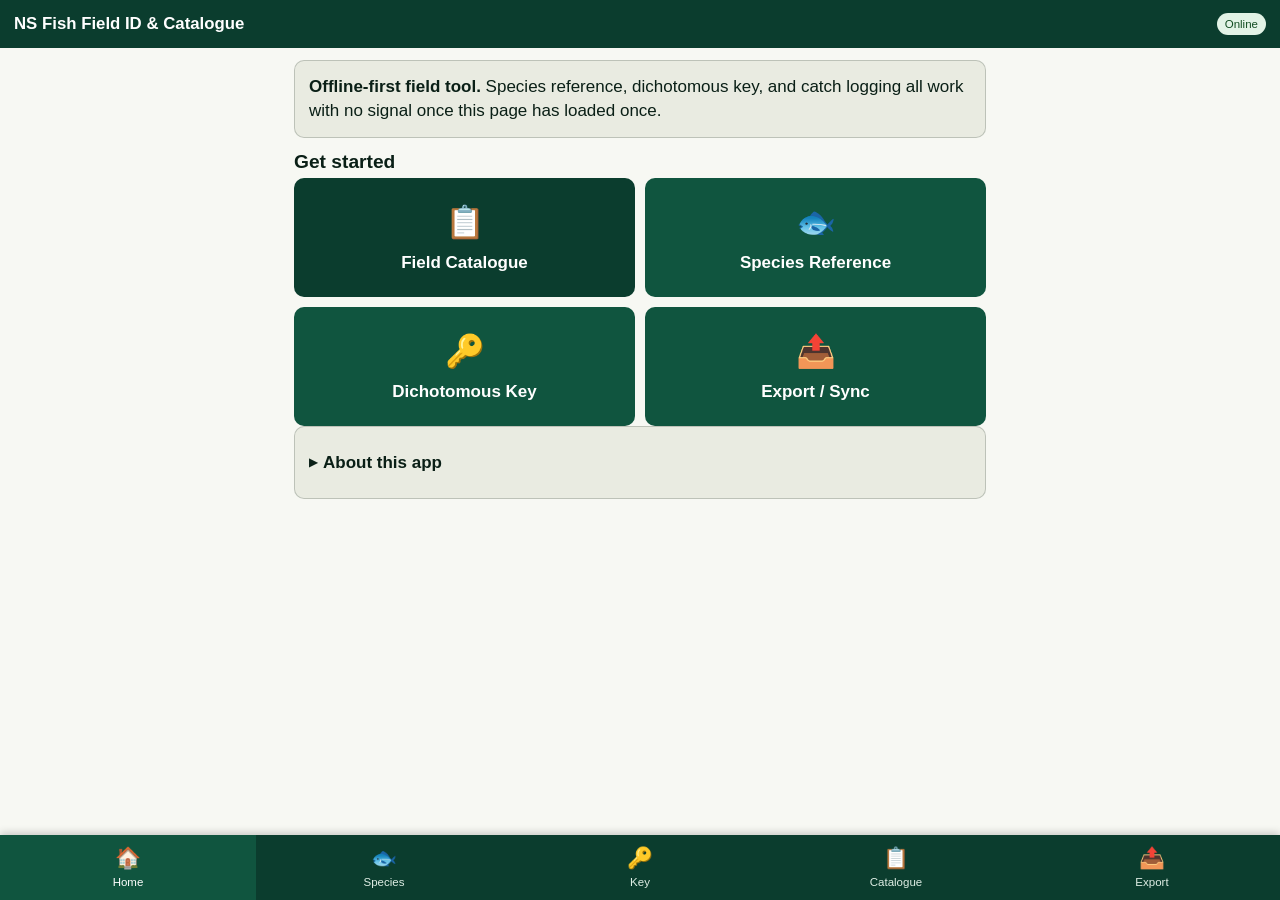
==== index.html @ f7591bde "Add Nova Scotia Fish Field ID & Catalogue PWA Offline-first PWA with a filterable species reference " ====
<!doctype html>
<html lang="en">
<head>
<meta charset="utf-8">
<meta name="viewport" content="width=device-width, initial-scale=1, viewport-fit=cover">
<title>NS Fish Field ID &amp; Catalogue</title>
<link rel="manifest" href="./manifest.json">
<meta name="theme-color" content="#0b3d2e">
<link rel="icon" href="./icons/icon.svg" type="image/svg+xml">
<link rel="apple-touch-icon" href="./icons/icon.svg">
<link rel="stylesheet" href="./css/styles.css">
</head>
<body>
<header class="app-header">
  <h1>NS Fish Field ID &amp; Catalogue</h1>
  <span class="offline-pill" data-offline-pill>Online</span>
</header>

<main class="page">
  <div class="card">
    <strong>Offline-first field tool.</strong> Species reference, dichotomous key, and catch logging all work with no signal once this page has loaded once.
  </div>

  <h2>Get started</h2>
  <div class="grid-tiles">
    <a class="tile" href="catalogue.html"><span class="ic">📋</span>Field Catalogue</a>
    <a class="tile secondary" href="species.html"><span class="ic">🐟</span>Species Reference</a>
    <a class="tile secondary" href="key.html"><span class="ic">🔑</span>Dichotomous Key</a>
    <a class="tile secondary" href="export.html"><span class="ic">📤</span>Export / Sync</a>
  </div>

  <div class="card" id="resume-card" hidden>
    <h3>Continue last survey</h3>
    <p id="resume-text" class="field-hint"></p>
    <a class="btn" id="resume-link" href="catalogue.html">Resume</a>
  </div>

  <details class="section-collapsible card">
    <summary>About this app</summary>
    <p>Built for field use during Nova Scotia fish habitat studies. The species reference tool and dichotomous key are for morphological identification only &mdash; there is no camera-based or ML photo identification in this version. If a catch can't be confidently identified in the field, log it as <em>unidentified &mdash; see key</em> and photograph it for follow-up.</p>
    <p>Species diagnostic data is sourced from FishBase, DFO, GBIF, ACCDC, and NS government/peer-reviewed references. See <a href="./README.md">README</a> for full citations and known data gaps.</p>
  </details>
</main>

<nav class="bottom-nav">
  <a href="index.html"><span class="ic">🏠</span>Home</a>
  <a href="species.html"><span class="ic">🐟</span>Species</a>
  <a href="key.html"><span class="ic">🔑</span>Key</a>
  <a href="catalogue.html"><span class="ic">📋</span>Catalogue</a>
  <a href="export.html"><span class="ic">📤</span>Export</a>
</nav>

<script type="module">
  import { initHeaderNav } from './js/app.js';
  import { FisherDB } from './js/db.js';
  initHeaderNav();
  FisherDB.seedReferenceData().catch((e) => console.warn('Reference data seed failed (will retry from cache)', e));
  FisherDB.listSurveys().then((surveys) => {
    if (!surveys.length) return;
    const s = surveys[0];
    document.getElementById('resume-card').hidden = false;
    document.getElementById('resume-text').textContent =
      `${s.siteId || 'Unnamed site'} — ${s.dateTime ? s.dateTime.replace('T', ' ') : ''}`;
    document.getElementById('resume-link').href = `catalogue.html?survey=${encodeURIComponent(s.id)}`;
  }).catch(() => {});
</script>
</body>
</html>
---- css/styles.css ----
/* Nova Scotia Fish Field ID & Catalogue — shared styles.
   High-contrast, large tap targets, one-handed phone use, sunlight-readable. */

:root {
  --ink: #0a1f16;
  --paper: #f7f8f3;
  --paper-dim: #e9ebe1;
  --green-700: #0b3d2e;
  --green-600: #10553f;
  --green-500: #157a55;
  --accent: #c9531a;
  --accent-ink: #ffffff;
  --line: #0a1f1633;
  --danger: #a3231a;
  --warn-bg: #fff3cd;
  --warn-ink: #5c4400;
  --ok-bg: #e2f3e6;
  --focus: #ffcf3f;
  --radius: 10px;
  --tap: 48px;
  --safe-bottom: env(safe-area-inset-bottom, 0px);
}

@media (prefers-color-scheme: dark) {
  :root {
    --ink: #eef2ec;
    --paper: #10160f;
    --paper-dim: #182018;
    --green-700: #123d2c;
    --green-600: #1c6b4c;
    --green-500: #2c9166;
    --accent: #e9793f;
    --accent-ink: #10160f;
    --line: #eef2ec33;
    --warn-bg: #4a3b0d;
    --warn-ink: #ffe08a;
    --ok-bg: #17321f;
  }
}

:root[data-theme="dark"] {
  --ink: #eef2ec; --paper: #10160f; --paper-dim: #182018;
  --green-700: #123d2c; --green-600: #1c6b4c; --green-500: #2c9166;
  --accent: #e9793f; --accent-ink: #10160f; --line: #eef2ec33;
  --warn-bg: #4a3b0d; --warn-ink: #ffe08a; --ok-bg: #17321f;
}
:root[data-theme="light"] {
  --ink: #0a1f16; --paper: #f7f8f3; --paper-dim: #e9ebe1;
  --green-700: #0b3d2e; --green-600: #10553f; --green-500: #157a55;
  --accent: #c9531a; --accent-ink: #ffffff; --line: #0a1f1633;
  --warn-bg: #fff3cd; --warn-ink: #5c4400; --ok-bg: #e2f3e6;
}

* { box-sizing: border-box; }
html, body { margin: 0; padding: 0; }
body {
  background: var(--paper);
  color: var(--ink);
  font-family: -apple-system, BlinkMacSystemFont, "Segoe UI", Roboto, Helvetica, Arial, sans-serif;
  font-size: 17px;
  line-height: 1.4;
  -webkit-text-size-adjust: 100%;
  padding-bottom: calc(64px + var(--safe-bottom));
  min-height: 100vh;
  overflow-x: hidden;
}

a { color: var(--green-600); }
:root[data-theme="dark"] a, @media (prefers-color-scheme: dark) { }

h1, h2, h3 { line-height: 1.2; margin: 0.4em 0 0.3em; }
h1 { font-size: 1.5rem; }
h2 { font-size: 1.2rem; }
h3 { font-size: 1.05rem; }

button, input, select, textarea { font-family: inherit; font-size: 1rem; }

/* ---------- App header ---------- */
.app-header {
  background: var(--green-700);
  color: #fff;
  padding: 10px 14px;
  display: flex;
  align-items: center;
  gap: 10px;
  position: sticky;
  top: 0;
  z-index: 20;
  min-height: var(--tap);
}
.app-header .back-btn {
  background: transparent;
  border: none;
  color: #fff;
  font-size: 1.4rem;
  padding: 4px 8px;
  min-width: var(--tap);
  min-height: var(--tap);
  cursor: pointer;
}
.app-header h1 {
  font-size: 1.05rem;
  margin: 0;
  flex: 1;
  overflow: hidden;
  text-overflow: ellipsis;
  white-space: nowrap;
}
.app-header .offline-pill {
  font-size: 0.72rem;
  padding: 3px 8px;
  border-radius: 999px;
  background: #ffffff22;
  white-space: nowrap;
}
.offline-pill.online { background: var(--ok-bg); color: #124d22; }
.offline-pill.offline { background: var(--warn-bg); color: var(--warn-ink); }

/* ---------- Bottom nav ---------- */
.bottom-nav {
  position: fixed;
  left: 0; right: 0; bottom: 0;
  display: flex;
  background: var(--green-700);
  padding-bottom: var(--safe-bottom);
  z-index: 20;
  box-shadow: 0 -2px 8px #00000033;
}
.bottom-nav a {
  flex: 1;
  text-align: center;
  color: #dfeee5;
  text-decoration: none;
  padding: 8px 2px 10px;
  font-size: 0.72rem;
  min-height: var(--tap);
  display: flex;
  flex-direction: column;
  align-items: center;
  justify-content: center;
  gap: 2px;
}
.bottom-nav a .ic { font-size: 1.3rem; }
.bottom-nav a.active { color: #fff; background: var(--green-600); }

/* ---------- Layout helpers ---------- */
.page { padding: 12px 14px 24px; max-width: 720px; margin: 0 auto; }
.card {
  background: var(--paper-dim);
  border: 1px solid var(--line);
  border-radius: var(--radius);
  padding: 14px;
  margin-bottom: 12px;
}
.grid-tiles {
  display: grid;
  grid-template-columns: 1fr 1fr;
  gap: 10px;
}
.tile {
  display: flex;
  flex-direction: column;
  align-items: center;
  justify-content: center;
  gap: 6px;
  background: var(--green-700);
  color: #fff;
  border-radius: var(--radius);
  padding: 22px 10px;
  text-decoration: none;
  min-height: 96px;
  text-align: center;
  font-weight: 600;
}
.tile .ic { font-size: 2rem; }
.tile.secondary { background: var(--green-600); }

/* ---------- Forms ---------- */
label { display: block; font-weight: 600; margin: 14px 0 4px; font-size: 0.92rem; }
label .req { color: var(--danger); }
.field-hint { font-size: 0.78rem; opacity: 0.75; margin-top: 2px; }
input[type="text"], input[type="number"], input[type="datetime-local"],
input[type="date"], input[type="time"], select, textarea {
  width: 100%;
  min-height: var(--tap);
  padding: 10px 12px;
  border: 1px solid var(--line);
  border-radius: var(--radius);
  background: var(--paper);
  color: var(--ink);
}
textarea { min-height: 72px; resize: vertical; }
input:focus, select:focus, textarea:focus, button:focus-visible {
  outline: 3px solid var(--focus);
  outline-offset: 1px;
}
fieldset { border: 1px solid var(--line); border-radius: var(--radius); margin: 14px 0; padding: 10px 12px 14px; }
legend { font-weight: 700; padding: 0 4px; }

.btn {
  display: inline-flex;
  align-items: center;
  justify-content: center;
  gap: 6px;
  min-height: var(--tap);
  padding: 10px 18px;
  border-radius: var(--radius);
  border: none;
  background: var(--green-600);
  color: #fff;
  font-weight: 700;
  cursor: pointer;
  width: 100%;
  margin-top: 8px;
}
.btn.btn-accent { background: var(--accent); color: var(--accent-ink); }
.btn.btn-outline { background: transparent; color: var(--green-600); border: 2px solid var(--green-600); }
.btn.btn-danger { background: var(--danger); color: #fff; }
.btn.btn-sm { width: auto; min-height: 40px; padding: 6px 14px; font-size: 0.9rem; margin-top: 0; }
.btn:disabled { opacity: 0.5; cursor: not-allowed; }

.identify-row {
  display: flex;
  gap: 8px;
  align-items: stretch;
}
.identify-row select { flex: 1; }
.identify-btn {
  flex: 0 0 auto;
  min-width: var(--tap);
  background: var(--accent);
  color: var(--accent-ink);
  border: none;
  border-radius: var(--radius);
  font-weight: 700;
  font-size: 0.85rem;
  padding: 0 12px;
}

.chip-group { display: flex; flex-wrap: wrap; gap: 6px; margin-top: 4px; }
.chip {
  border: 1.5px solid var(--green-600);
  color: var(--green-600);
  background: transparent;
  border-radius: 999px;
  padding: 6px 12px;
  font-size: 0.85rem;
  cursor: pointer;
  min-height: 38px;
}
.chip.selected { background: var(--green-600); color: #fff; }
.chip.flag-danger.selected { background: var(--danger); border-color: var(--danger); }

.flag-note {
  background: var(--warn-bg);
  color: var(--warn-ink);
  border-radius: var(--radius);
  padding: 8px 10px;
  font-size: 0.85rem;
  margin: 8px 0;
}

/* ---------- Species list & cards ---------- */
.filter-bar { display: flex; flex-wrap: wrap; gap: 8px; margin-bottom: 12px; }
.filter-bar select { flex: 1 1 140px; min-height: 42px; }
.search-box { width: 100%; margin-bottom: 10px; }

.species-card {
  display: flex;
  gap: 10px;
  align-items: center;
  background: var(--paper-dim);
  border: 1px solid var(--line);
  border-radius: var(--radius);
  padding: 10px;
  margin-bottom: 8px;
  cursor: pointer;
  text-align: left;
  width: 100%;
}
.species-thumb {
  width: 56px; height: 56px;
  flex: 0 0 auto;
  border-radius: 8px;
  background: var(--green-700);
  color: #fff;
  display: flex; align-items: center; justify-content: center;
  font-size: 1.5rem;
  overflow: hidden;
}
.species-thumb img { width: 100%; height: 100%; object-fit: cover; }
.species-card .names { flex: 1; min-width: 0; }
.species-card .common { font-weight: 700; }
.species-card .sci { font-style: italic; font-size: 0.85rem; opacity: 0.8; }
.badge-row { display: flex; gap: 5px; flex-wrap: wrap; margin-top: 4px; }
.badge { font-size: 0.68rem; padding: 2px 7px; border-radius: 999px; background: var(--green-700); color: #fff; }
.badge.native { background: var(--ok-bg); color: #124d22; }
.badge.non-native { background: var(--warn-bg); color: var(--warn-ink); }
.badge.srank { background: var(--paper); color: var(--ink); border: 1px solid var(--line); }

.placeholder-img {
  width: 100%; aspect-ratio: 4/3; border-radius: var(--radius);
  background: repeating-linear-gradient(45deg, var(--paper-dim), var(--paper-dim) 10px, var(--paper) 10px, var(--paper) 20px);
  display: flex; align-items: center; justify-content: center;
  color: var(--ink); opacity: 0.7; font-size: 0.85rem; text-align: center; padding: 10px;
}
.img-credit { font-size: 0.7rem; opacity: 0.7; margin-top: 3px; }

.stage-tabs { display: flex; gap: 6px; overflow-x: auto; margin: 10px 0; }
.stage-tabs button {
  flex: 0 0 auto; padding: 6px 12px; border-radius: 999px; border: 1.5px solid var(--green-600);
  background: transparent; color: var(--green-600); min-height: 38px;
}
.stage-tabs button.active { background: var(--green-600); color: #fff; }

/* ---------- Dichotomous key ---------- */
.key-couplet { }
.key-option {
  display: block;
  width: 100%;
  text-align: left;
  background: var(--paper-dim);
  border: 1.5px solid var(--green-600);
  border-radius: var(--radius);
  padding: 12px;
  margin-bottom: 10px;
  min-height: var(--tap);
}
.key-option:active { background: var(--green-600); color: #fff; }
.key-breadcrumb { font-size: 0.8rem; opacity: 0.75; margin-bottom: 8px; }
.key-breadcrumb button { background: none; border: none; color: var(--green-600); text-decoration: underline; padding: 4px; }
.key-result-card { text-align: center; }
.lookalike-box { background: var(--paper); border: 1px dashed var(--line); border-radius: var(--radius); padding: 10px; margin-top: 10px; text-align: left; }

/* ---------- Modal (Identify panel) ---------- */
.modal-overlay {
  position: fixed; inset: 0; background: #00000066; z-index: 50;
  display: flex; align-items: flex-end;
}
.modal-overlay[hidden] { display: none; }
.modal-panel {
  background: var(--paper);
  width: 100%;
  max-height: 92vh;
  border-radius: 16px 16px 0 0;
  display: flex; flex-direction: column;
  overflow: hidden;
}
.modal-panel-header {
  display: flex; align-items: center; gap: 8px;
  padding: 10px 12px; background: var(--green-700); color: #fff;
}
.modal-panel-header h2 { flex: 1; margin: 0; font-size: 1rem; }
.modal-panel-body { overflow-y: auto; padding: 12px 14px calc(20px + var(--safe-bottom)); }
.modal-close { background: transparent; border: none; color: #fff; font-size: 1.4rem; min-width: 40px; min-height: 40px; }
.modal-tabs { display: flex; gap: 6px; padding: 8px 12px 0; background: var(--green-700); }
.modal-tabs button { flex: 1; background: var(--green-600); color: #fff; border: none; border-radius: 8px 8px 0 0; padding: 8px; min-height: 40px; opacity: 0.75; }
.modal-tabs button.active { opacity: 1; font-weight: 700; }

/* ---------- Misc ---------- */
.section-collapsible summary {
  cursor: pointer; font-weight: 700; padding: 10px 0; list-style: none;
  display: flex; align-items: center; gap: 6px;
}
.section-collapsible summary::-webkit-details-marker { display: none; }
.section-collapsible summary::before { content: "▶"; font-size: 0.7rem; transition: transform 0.15s; }
.section-collapsible[open] summary::before { transform: rotate(90deg); }

.record-list-item {
  border: 1px solid var(--line); border-radius: var(--radius);
  padding: 10px; margin-bottom: 8px; background: var(--paper-dim);
}
.record-list-item .meta { font-size: 0.8rem; opacity: 0.75; }

table.export-preview { width: 100%; border-collapse: collapse; font-size: 0.82rem; }
table.export-preview th, table.export-preview td {
  border: 1px solid var(--line); padding: 5px 6px; text-align: left; white-space: nowrap;
}
.table-scroll { overflow-x: auto; border: 1px solid var(--line); border-radius: var(--radius); }

.toast {
  position: fixed; bottom: calc(76px + var(--safe-bottom)); left: 50%; transform: translateX(-50%);
  background: var(--ink); color: var(--paper); padding: 10px 16px; border-radius: 999px;
  font-size: 0.85rem; z-index: 60; opacity: 0; transition: opacity 0.2s;
}
.toast.show { opacity: 1; }

.empty-state { text-align: center; padding: 30px 10px; opacity: 0.7; }
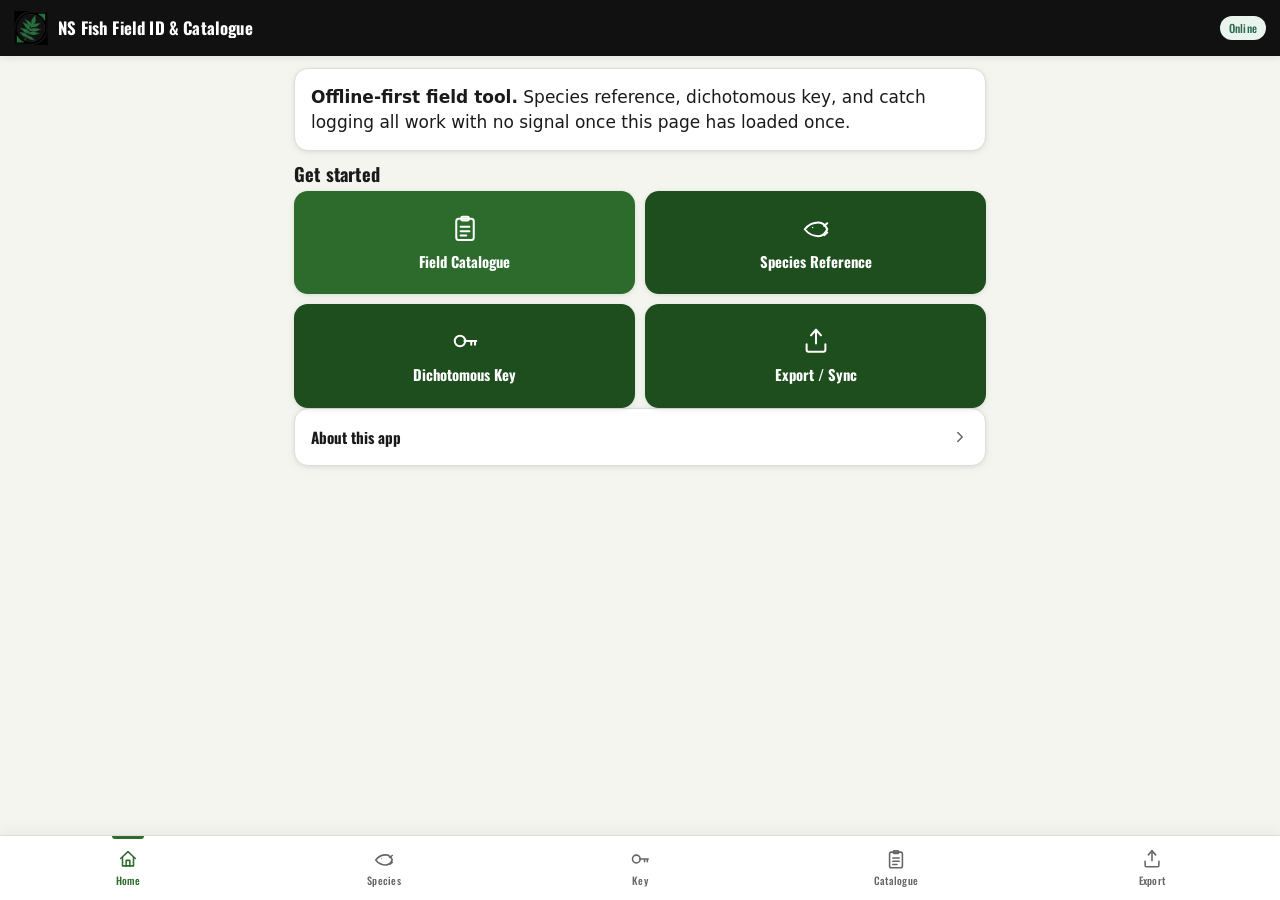
==== commit ad252b42: "Apply Fraxinus brand styling to the fish ID/catalogue app Styling-only pass on top of the working bu" ====
--- a/index.html
+++ b/index.html
@@ -5,13 +5,14 @@
 <meta name="viewport" content="width=device-width, initial-scale=1, viewport-fit=cover">
 <title>NS Fish Field ID &amp; Catalogue</title>
 <link rel="manifest" href="./manifest.json">
-<meta name="theme-color" content="#0b3d2e">
-<link rel="icon" href="./icons/icon.svg" type="image/svg+xml">
-<link rel="apple-touch-icon" href="./icons/icon.svg">
+<meta name="theme-color" content="#2D6B2D">
+<link rel="icon" href="./icons/icon-192.png" type="image/png">
+<link rel="apple-touch-icon" href="./icons/icon-192.png">
 <link rel="stylesheet" href="./css/styles.css">
 </head>
 <body>
 <header class="app-header">
+  <img src="./icons/fraxinus-mark-header.png" alt="Fraxinus Environmental &amp; Geomatics" class="brand-logo">
   <h1>NS Fish Field ID &amp; Catalogue</h1>
   <span class="offline-pill" data-offline-pill>Online</span>
 </header>
@@ -23,10 +24,10 @@
 
   <h2>Get started</h2>
   <div class="grid-tiles">
-    <a class="tile" href="catalogue.html"><span class="ic">📋</span>Field Catalogue</a>
-    <a class="tile secondary" href="species.html"><span class="ic">🐟</span>Species Reference</a>
-    <a class="tile secondary" href="key.html"><span class="ic">🔑</span>Dichotomous Key</a>
-    <a class="tile secondary" href="export.html"><span class="ic">📤</span>Export / Sync</a>
+    <a class="tile" href="catalogue.html"><svg class="icon icon-lg" viewBox="0 0 24 24" fill="none" stroke="currentColor" stroke-width="1.6" stroke-linecap="round" stroke-linejoin="round" aria-hidden="true"><rect x="5" y="4.5" width="14" height="17" rx="2"/><rect x="9" y="3" width="6" height="3" rx="1"/><path d="M8.5 11h7M8.5 14.5h7M8.5 18h4.5"/></svg>Field Catalogue</a>
+    <a class="tile secondary" href="species.html"><svg class="icon icon-lg" viewBox="0 0 24 24" fill="none" stroke="currentColor" stroke-width="1.6" stroke-linecap="round" stroke-linejoin="round" aria-hidden="true"><path d="M3 13c2.8-3.6 6.8-5.5 11-5.5 3 0 5.3 1.7 7 5.5-1.7 3.8-4 5.5-7 5.5-4.2 0-8.2-1.9-11-5.5Z"/><path d="M18.5 10.3 21 8.2m-2.5 9.5 2.5-2.1"/><circle cx="9.3" cy="11.6" r=".55" fill="currentColor" stroke="none"/></svg>Species Reference</a>
+    <a class="tile secondary" href="key.html"><svg class="icon icon-lg" viewBox="0 0 24 24" fill="none" stroke="currentColor" stroke-width="1.6" stroke-linecap="round" stroke-linejoin="round" aria-hidden="true"><circle cx="8" cy="12" r="4.2"/><path d="M11.5 12H21M17 12v3M20 12v3"/></svg>Dichotomous Key</a>
+    <a class="tile secondary" href="export.html"><svg class="icon icon-lg" viewBox="0 0 24 24" fill="none" stroke="currentColor" stroke-width="1.6" stroke-linecap="round" stroke-linejoin="round" aria-hidden="true"><path d="M12 3v11"/><path d="M8 7.5 12 3l4 4.5"/><path d="M4.5 14.5V19a1.5 1.5 0 0 0 1.5 1.5h12a1.5 1.5 0 0 0 1.5-1.5v-4.5"/></svg>Export / Sync</a>
   </div>
 
   <div class="card" id="resume-card" hidden>
@@ -35,19 +36,24 @@
     <a class="btn" id="resume-link" href="catalogue.html">Resume</a>
   </div>
 
-  <details class="section-collapsible card">
-    <summary>About this app</summary>
-    <p>Built for field use during Nova Scotia fish habitat studies. The species reference tool and dichotomous key are for morphological identification only &mdash; there is no camera-based or ML photo identification in this version. If a catch can't be confidently identified in the field, log it as <em>unidentified &mdash; see key</em> and photograph it for follow-up.</p>
-    <p>Species diagnostic data is sourced from FishBase, DFO, GBIF, ACCDC, and NS government/peer-reviewed references. See <a href="./README.md">README</a> for full citations and known data gaps.</p>
+  <details class="section-collapsible">
+    <summary>
+      <span class="summary-label">About this app</span>
+      <svg class="chevron-ic" viewBox="0 0 24 24" width="18" height="18" fill="none" stroke="currentColor" stroke-width="2" stroke-linecap="round" stroke-linejoin="round" aria-hidden="true"><path d="M9 6l6 6-6 6"/></svg>
+    </summary>
+    <div class="collapsible-body">
+      <p>Built for field use during Nova Scotia fish habitat studies. The species reference tool and dichotomous key are for morphological identification only &mdash; there is no camera-based or ML photo identification in this version. If a catch can't be confidently identified in the field, log it as <em>unidentified &mdash; see key</em> and photograph it for follow-up.</p>
+      <p>Species diagnostic data is sourced from FishBase, DFO, GBIF, ACCDC, and NS government/peer-reviewed references. See <a href="./README.md">README</a> for full citations and known data gaps.</p>
+    </div>
   </details>
 </main>
 
 <nav class="bottom-nav">
-  <a href="index.html"><span class="ic">🏠</span>Home</a>
-  <a href="species.html"><span class="ic">🐟</span>Species</a>
-  <a href="key.html"><span class="ic">🔑</span>Key</a>
-  <a href="catalogue.html"><span class="ic">📋</span>Catalogue</a>
-  <a href="export.html"><span class="ic">📤</span>Export</a>
+  <a href="index.html"><svg class="icon" viewBox="0 0 24 24" fill="none" stroke="currentColor" stroke-width="1.7" stroke-linecap="round" stroke-linejoin="round" aria-hidden="true"><path d="M4 11.5 12 4l8 7.5"/><path d="M6 10v9.5h12V10"/><path d="M10 19.5v-6h4v6"/></svg>Home</a>
+  <a href="species.html"><svg class="icon" viewBox="0 0 24 24" fill="none" stroke="currentColor" stroke-width="1.7" stroke-linecap="round" stroke-linejoin="round" aria-hidden="true"><path d="M3 13c2.8-3.6 6.8-5.5 11-5.5 3 0 5.3 1.7 7 5.5-1.7 3.8-4 5.5-7 5.5-4.2 0-8.2-1.9-11-5.5Z"/><path d="M18.5 10.3 21 8.2m-2.5 9.5 2.5-2.1"/><circle cx="9.3" cy="11.6" r=".55" fill="currentColor" stroke="none"/></svg>Species</a>
+  <a href="key.html"><svg class="icon" viewBox="0 0 24 24" fill="none" stroke="currentColor" stroke-width="1.7" stroke-linecap="round" stroke-linejoin="round" aria-hidden="true"><circle cx="8" cy="12" r="4.2"/><path d="M11.5 12H21M17 12v3M20 12v3"/></svg>Key</a>
+  <a href="catalogue.html"><svg class="icon" viewBox="0 0 24 24" fill="none" stroke="currentColor" stroke-width="1.7" stroke-linecap="round" stroke-linejoin="round" aria-hidden="true"><rect x="5" y="4.5" width="14" height="17" rx="2"/><rect x="9" y="3" width="6" height="3" rx="1"/><path d="M8.5 11h7M8.5 14.5h7M8.5 18h4.5"/></svg>Catalogue</a>
+  <a href="export.html"><svg class="icon" viewBox="0 0 24 24" fill="none" stroke="currentColor" stroke-width="1.7" stroke-linecap="round" stroke-linejoin="round" aria-hidden="true"><path d="M12 3v11"/><path d="M8 7.5 12 3l4 4.5"/><path d="M4.5 14.5V19a1.5 1.5 0 0 0 1.5 1.5h12a1.5 1.5 0 0 0 1.5-1.5v-4.5"/></svg>Export</a>
 </nav>
 
 <script type="module">
--- a/css/styles.css
+++ b/css/styles.css
@@ -1,92 +1,226 @@
-/* Nova Scotia Fish Field ID & Catalogue — shared styles.
-   High-contrast, large tap targets, one-handed phone use, sunlight-readable. */
+/* Nova Scotia Fish Field ID & Catalogue — Fraxinus brand styles.
+   Palette, type, and component conventions carried over from the sibling
+   Fraxinus field tools (Safety PWA, Watercourse Permitting App, Wildlife
+   survey app) so this app reads as part of the same suite. See README.md
+   "Brand styling" section for where each token/pattern was sourced from. */
+
+/* ---------- Self-hosted Oswald (headings/labels/nav/buttons only — body
+   text uses the system font stack for long-form legibility, matching the
+   Safety PWA's convention). Only the 3 weights actually used are bundled. */
+@font-face {
+  font-family: "Oswald";
+  src: url("../fonts/oswald-400.woff2") format("woff2");
+  font-weight: 400;
+  font-style: normal;
+  font-display: swap;
+}
+@font-face {
+  font-family: "Oswald";
+  src: url("../fonts/oswald-500.woff2") format("woff2");
+  font-weight: 500;
+  font-style: normal;
+  font-display: swap;
+}
+@font-face {
+  font-family: "Oswald";
+  src: url("../fonts/oswald-700.woff2") format("woff2");
+  font-weight: 700;
+  font-style: normal;
+  font-display: swap;
+}
 
 :root {
-  --ink: #0a1f16;
-  --paper: #f7f8f3;
-  --paper-dim: #e9ebe1;
-  --green-700: #0b3d2e;
-  --green-600: #10553f;
-  --green-500: #157a55;
-  --accent: #c9531a;
-  --accent-ink: #ffffff;
-  --line: #0a1f1633;
-  --danger: #a3231a;
-  --warn-bg: #fff3cd;
-  --warn-ink: #5c4400;
-  --ok-bg: #e2f3e6;
-  --focus: #ffcf3f;
-  --radius: 10px;
-  --tap: 48px;
-  --safe-bottom: env(safe-area-inset-bottom, 0px);
+  /* Page & surface backgrounds (Safety PWA light theme) */
+  --bg-page:      #F5F5F0;
+  --bg-primary:   #FFFFFF;
+  --bg-secondary: #F5F5F0;
+  --bg-tertiary:  #EEEDE8;
+  --bg-input:     #FFFFFF;
+  --bg-card:      #FFFFFF;
+
+  /* Text */
+  --text-primary:   #1A1A1A;
+  --text-secondary: #666666;
+  --text-label:     #444444;
+
+  /* Brand accent — Fraxinus green, from the master compass-leaf mark
+     (matches the Wildlife survey app's --frax-green) */
+  --accent:        #2D6B2D;
+  --accent-hover:  #1E4D1E;
+  --accent-light:  #3D8F3D;
+  --accent-subtle:   #EAF2EA;
+  --accent-subtle-h: #DCEBDC;
+
+  --highlight-bg:     #F3F8F1;
+  --highlight-border: #2D6B2D;
+
+  /* Borders & shadows */
+  --border-color: #DDDDDD;
+  --shadow:       0 2px 8px rgba(0, 0, 0, 0.08);
+  --shadow-card:  0 1px 4px rgba(0, 0, 0, 0.07), 0 2px 12px rgba(0, 0, 0, 0.04);
+  --shadow-nav:   0 -1px 0 #DDDDDD, 0 -4px 16px rgba(0, 0, 0, 0.06);
+
+  /* Navigation */
+  --tab-active-text: #2D6B2D;
+  --tab-inactive:     #666666;
+  --tab-bar-bg:       #FFFFFF;
+
+  /* Table */
+  --table-header-bg: #F0EFE8;
+  --table-row-alt:   #FAFAF8;
+
+  /* Toast */
+  --toast-bg:   #1A1A1A;
+  --toast-text: #F5F5F5;
+
+  /* Status colors (Safety PWA "risk" system, reused as-is) */
+  --status-ok-bg:      #EAF4EE;
+  --status-ok-text:    #2D6A4F;
+  --status-ok-border:  #A5D6A7;
+  --status-warn-bg:     #FFF3E0;
+  --status-warn-text:   #E8731A;
+  --status-warn-border: #F5C990;
+  --status-danger-bg:     #FDECEA;
+  --status-danger-text:   #CC3333;
+  --status-danger-border: #FFCDD2;
+
+  /* Secondary buttons */
+  --btn-secondary-bg:   #F0EFE8;
+  --btn-secondary-text: #444444;
+
+  /* Layout — not themed */
+  --header-height: 56px;
+  --nav-height:    64px;
+  --safe-top:      env(safe-area-inset-top, 0px);
+  --safe-bottom:   env(safe-area-inset-bottom, 0px);
+  --radius-card:   14px;
+  --radius-sm:     8px;
+  --tap:           48px;
+  --transition:    0.18s ease;
+  --focus:         #FFCF3F;
 }
 
 @media (prefers-color-scheme: dark) {
   :root {
-    --ink: #eef2ec;
-    --paper: #10160f;
-    --paper-dim: #182018;
-    --green-700: #123d2c;
-    --green-600: #1c6b4c;
-    --green-500: #2c9166;
-    --accent: #e9793f;
-    --accent-ink: #10160f;
-    --line: #eef2ec33;
-    --warn-bg: #4a3b0d;
-    --warn-ink: #ffe08a;
-    --ok-bg: #17321f;
+    --bg-page: #111111; --bg-primary: #111111; --bg-secondary: #1A1A1A; --bg-tertiary: #222222;
+    --bg-input: #222222; --bg-card: #1A1A1A;
+    --text-primary: #F5F5F5; --text-secondary: #AAAAAA; --text-label: #CCCCCC;
+    --accent-subtle: #16281A; --accent-subtle-h: #1D341F;
+    --highlight-bg: #16281A;
+    --border-color: #333333;
+    --shadow: 0 2px 8px rgba(0,0,0,0.4);
+    --shadow-card: 0 1px 6px rgba(0,0,0,0.5), 0 2px 16px rgba(0,0,0,0.35);
+    --shadow-nav: 0 -1px 0 #333333, 0 -4px 16px rgba(0,0,0,0.4);
+    --tab-inactive: #777777; --tab-bar-bg: #1A1A1A;
+    --table-header-bg: #222222; --table-row-alt: #1E1E1E;
+    --toast-bg: #EEEEEE; --toast-text: #111111;
+    --status-ok-bg: #1A2E22; --status-ok-text: #4A9C69; --status-ok-border: #2A5A3A;
+    --status-warn-bg: #2A1A0A; --status-warn-text: #E8731A; --status-warn-border: #4A2A0A;
+    --status-danger-bg: #2A0A0A; --status-danger-text: #EE5555; --status-danger-border: #4A1A1A;
+    --btn-secondary-bg: #222222; --btn-secondary-text: #CCCCCC;
   }
 }
-
 :root[data-theme="dark"] {
-  --ink: #eef2ec; --paper: #10160f; --paper-dim: #182018;
-  --green-700: #123d2c; --green-600: #1c6b4c; --green-500: #2c9166;
-  --accent: #e9793f; --accent-ink: #10160f; --line: #eef2ec33;
-  --warn-bg: #4a3b0d; --warn-ink: #ffe08a; --ok-bg: #17321f;
+  --bg-page: #111111; --bg-primary: #111111; --bg-secondary: #1A1A1A; --bg-tertiary: #222222;
+  --bg-input: #222222; --bg-card: #1A1A1A;
+  --text-primary: #F5F5F5; --text-secondary: #AAAAAA; --text-label: #CCCCCC;
+  --accent-subtle: #16281A; --accent-subtle-h: #1D341F;
+  --highlight-bg: #16281A;
+  --border-color: #333333;
+  --tab-inactive: #777777; --tab-bar-bg: #1A1A1A;
+  --table-header-bg: #222222; --table-row-alt: #1E1E1E;
+  --toast-bg: #EEEEEE; --toast-text: #111111;
+  --status-ok-bg: #1A2E22; --status-ok-text: #4A9C69; --status-ok-border: #2A5A3A;
+  --status-warn-bg: #2A1A0A; --status-warn-text: #E8731A; --status-warn-border: #4A2A0A;
+  --status-danger-bg: #2A0A0A; --status-danger-text: #EE5555; --status-danger-border: #4A1A1A;
+  --btn-secondary-bg: #222222; --btn-secondary-text: #CCCCCC;
 }
 :root[data-theme="light"] {
-  --ink: #0a1f16; --paper: #f7f8f3; --paper-dim: #e9ebe1;
-  --green-700: #0b3d2e; --green-600: #10553f; --green-500: #157a55;
-  --accent: #c9531a; --accent-ink: #ffffff; --line: #0a1f1633;
-  --warn-bg: #fff3cd; --warn-ink: #5c4400; --ok-bg: #e2f3e6;
-}
-
-* { box-sizing: border-box; }
+  --bg-page: #F5F5F0; --bg-primary: #FFFFFF; --bg-secondary: #F5F5F0; --bg-tertiary: #EEEDE8;
+  --bg-input: #FFFFFF; --bg-card: #FFFFFF;
+  --text-primary: #1A1A1A; --text-secondary: #666666; --text-label: #444444;
+  --accent-subtle: #EAF2EA; --accent-subtle-h: #DCEBDC;
+  --highlight-bg: #F3F8F1;
+  --border-color: #DDDDDD;
+  --tab-inactive: #666666; --tab-bar-bg: #FFFFFF;
+  --table-header-bg: #F0EFE8; --table-row-alt: #FAFAF8;
+  --toast-bg: #1A1A1A; --toast-text: #F5F5F5;
+  --status-ok-bg: #EAF4EE; --status-ok-text: #2D6A4F; --status-ok-border: #A5D6A7;
+  --status-warn-bg: #FFF3E0; --status-warn-text: #E8731A; --status-warn-border: #F5C990;
+  --status-danger-bg: #FDECEA; --status-danger-text: #CC3333; --status-danger-border: #FFCDD2;
+  --btn-secondary-bg: #F0EFE8; --btn-secondary-text: #444444;
+}
+
+/* Legacy aliases so component rules below can keep concise names */
+:root {
+  --ink: var(--text-primary);
+  --paper: var(--bg-page);
+  --paper-dim: var(--bg-tertiary);
+  --line: var(--border-color);
+  --danger: var(--status-danger-text);
+  --warn-bg: var(--status-warn-bg);
+  --warn-ink: var(--status-warn-text);
+  --ok-bg: var(--status-ok-bg);
+  --accent-ink: #FFFFFF;
+  --radius: var(--radius-card);
+}
+
+*, *::before, *::after { box-sizing: border-box; }
 html, body { margin: 0; padding: 0; }
+[hidden] { display: none !important; }
+
 body {
-  background: var(--paper);
-  color: var(--ink);
-  font-family: -apple-system, BlinkMacSystemFont, "Segoe UI", Roboto, Helvetica, Arial, sans-serif;
+  background: var(--bg-page);
+  color: var(--text-primary);
+  font-family: -apple-system, BlinkMacSystemFont, "Segoe UI", system-ui, Roboto, "Helvetica Neue", Arial, sans-serif;
   font-size: 17px;
-  line-height: 1.4;
+  line-height: 1.45;
   -webkit-text-size-adjust: 100%;
   padding-bottom: calc(64px + var(--safe-bottom));
   min-height: 100vh;
   overflow-x: hidden;
 }
 
-a { color: var(--green-600); }
-:root[data-theme="dark"] a, @media (prefers-color-scheme: dark) { }
-
-h1, h2, h3 { line-height: 1.2; margin: 0.4em 0 0.3em; }
-h1 { font-size: 1.5rem; }
-h2 { font-size: 1.2rem; }
-h3 { font-size: 1.05rem; }
+a { color: var(--accent); }
+
+h1, h2, h3 {
+  font-family: "Oswald", -apple-system, BlinkMacSystemFont, "Segoe UI", sans-serif;
+  font-weight: 700;
+  line-height: 1.2;
+  margin: 0.4em 0 0.3em;
+  letter-spacing: 0.01em;
+}
+h1 { font-size: 1.4rem; }
+h2 { font-size: 1.15rem; }
+h3 { font-size: 1rem; text-transform: uppercase; letter-spacing: 0.03em; color: var(--text-label); }
 
 button, input, select, textarea { font-family: inherit; font-size: 1rem; }
-
-/* ---------- App header ---------- */
+button { font-family: "Oswald", -apple-system, BlinkMacSystemFont, "Segoe UI", sans-serif; }
+
+.icon { width: 22px; height: 22px; flex-shrink: 0; display: inline-block; vertical-align: middle; }
+.icon-sm { width: 18px; height: 18px; }
+.icon-lg { width: 30px; height: 30px; }
+
+/* ---------- App header — always dark, both themes (matches sibling apps) ---------- */
 .app-header {
-  background: var(--green-700);
+  background: #111111;
   color: #fff;
-  padding: 10px 14px;
+  padding: 0 14px;
+  padding-top: var(--safe-top);
   display: flex;
   align-items: center;
   gap: 10px;
   position: sticky;
   top: 0;
   z-index: 20;
-  min-height: var(--tap);
+  height: calc(var(--header-height) + var(--safe-top));
+  box-shadow: var(--shadow);
+}
+.app-header .brand-logo {
+  height: 34px;
+  width: 34px;
+  object-fit: contain;
+  flex-shrink: 0;
 }
 .app-header .back-btn {
   background: transparent;
@@ -100,56 +234,79 @@
 }
 .app-header h1 {
   font-size: 1.05rem;
+  font-weight: 600;
   margin: 0;
   flex: 1;
   overflow: hidden;
   text-overflow: ellipsis;
   white-space: nowrap;
+  color: #fff;
 }
 .app-header .offline-pill {
-  font-size: 0.72rem;
-  padding: 3px 8px;
+  font-size: 0.7rem;
+  font-family: "Oswald", sans-serif;
+  font-weight: 500;
+  letter-spacing: 0.02em;
+  padding: 4px 9px;
   border-radius: 999px;
   background: #ffffff22;
   white-space: nowrap;
-}
-.offline-pill.online { background: var(--ok-bg); color: #124d22; }
-.offline-pill.offline { background: var(--warn-bg); color: var(--warn-ink); }
-
-/* ---------- Bottom nav ---------- */
+  flex-shrink: 0;
+}
+.offline-pill.online { background: var(--status-ok-bg); color: var(--status-ok-text); }
+.offline-pill.offline { background: var(--status-warn-bg); color: var(--status-warn-text); }
+
+/* ---------- Bottom nav (Safety PWA convention: light bar, top indicator) ---------- */
 .bottom-nav {
   position: fixed;
   left: 0; right: 0; bottom: 0;
   display: flex;
-  background: var(--green-700);
+  background: var(--tab-bar-bg);
   padding-bottom: var(--safe-bottom);
   z-index: 20;
-  box-shadow: 0 -2px 8px #00000033;
+  box-shadow: var(--shadow-nav);
+  height: calc(var(--nav-height) + var(--safe-bottom));
 }
 .bottom-nav a {
+  position: relative;
   flex: 1;
   text-align: center;
-  color: #dfeee5;
+  color: var(--tab-inactive);
   text-decoration: none;
-  padding: 8px 2px 10px;
-  font-size: 0.72rem;
+  font-family: "Oswald", sans-serif;
+  font-size: 0.65rem;
+  font-weight: 500;
+  letter-spacing: 0.02em;
   min-height: var(--tap);
   display: flex;
   flex-direction: column;
   align-items: center;
   justify-content: center;
-  gap: 2px;
-}
-.bottom-nav a .ic { font-size: 1.3rem; }
-.bottom-nav a.active { color: #fff; background: var(--green-600); }
+  gap: 3px;
+  transition: color var(--transition);
+}
+.bottom-nav a::before {
+  content: "";
+  position: absolute;
+  top: 0; left: 50%;
+  transform: translateX(-50%) scaleX(0);
+  width: 32px; height: 3px;
+  border-radius: 0 0 3px 3px;
+  background: var(--tab-active-text);
+  transition: transform var(--transition);
+}
+.bottom-nav a .icon { width: 22px; height: 22px; }
+.bottom-nav a.active { color: var(--tab-active-text); }
+.bottom-nav a.active::before { transform: translateX(-50%) scaleX(1); }
 
 /* ---------- Layout helpers ---------- */
 .page { padding: 12px 14px 24px; max-width: 720px; margin: 0 auto; }
 .card {
-  background: var(--paper-dim);
-  border: 1px solid var(--line);
-  border-radius: var(--radius);
-  padding: 14px;
+  background: var(--bg-card);
+  border: 1px solid var(--border-color);
+  border-radius: var(--radius-card);
+  box-shadow: var(--shadow-card);
+  padding: 16px;
   margin-bottom: 12px;
 }
 .grid-tiles {
@@ -162,62 +319,96 @@
   flex-direction: column;
   align-items: center;
   justify-content: center;
-  gap: 6px;
-  background: var(--green-700);
+  gap: 8px;
+  background: var(--accent);
   color: #fff;
-  border-radius: var(--radius);
+  border-radius: var(--radius-card);
   padding: 22px 10px;
   text-decoration: none;
-  min-height: 96px;
+  min-height: 100px;
   text-align: center;
+  font-family: "Oswald", sans-serif;
   font-weight: 600;
-}
-.tile .ic { font-size: 2rem; }
-.tile.secondary { background: var(--green-600); }
+  font-size: 0.92rem;
+  box-shadow: var(--shadow-card);
+  transition: transform var(--transition), opacity var(--transition);
+}
+.tile:active { transform: scale(0.97); opacity: 0.9; }
+.tile.secondary { background: var(--accent-hover); }
 
 /* ---------- Forms ---------- */
-label { display: block; font-weight: 600; margin: 14px 0 4px; font-size: 0.92rem; }
-label .req { color: var(--danger); }
-.field-hint { font-size: 0.78rem; opacity: 0.75; margin-top: 2px; }
+label {
+  display: block;
+  font-family: "Oswald", sans-serif;
+  font-weight: 500;
+  color: var(--text-label);
+  margin: 14px 0 5px;
+  font-size: 0.85rem;
+  letter-spacing: 0.02em;
+  text-transform: uppercase;
+}
+label .req { color: var(--status-danger-text); }
+.field-hint { font-size: 0.78rem; color: var(--text-secondary); margin-top: 3px; }
 input[type="text"], input[type="number"], input[type="datetime-local"],
-input[type="date"], input[type="time"], select, textarea {
+input[type="date"], input[type="time"], input[type="search"], input[type="file"], select, textarea {
   width: 100%;
   min-height: var(--tap);
   padding: 10px 12px;
-  border: 1px solid var(--line);
-  border-radius: var(--radius);
-  background: var(--paper);
-  color: var(--ink);
-}
-textarea { min-height: 72px; resize: vertical; }
-input:focus, select:focus, textarea:focus, button:focus-visible {
+  border: 1.5px solid var(--border-color);
+  border-radius: var(--radius-sm);
+  background: var(--bg-input);
+  color: var(--text-primary);
+  transition: border-color var(--transition), box-shadow var(--transition);
+}
+textarea { min-height: 76px; resize: vertical; padding: 10px 12px; }
+input:focus, select:focus, textarea:focus {
+  outline: none;
+  border-color: var(--accent);
+  box-shadow: 0 0 0 3px rgba(45, 107, 45, 0.16);
+}
+button:focus-visible {
   outline: 3px solid var(--focus);
   outline-offset: 1px;
 }
-fieldset { border: 1px solid var(--line); border-radius: var(--radius); margin: 14px 0; padding: 10px 12px 14px; }
-legend { font-weight: 700; padding: 0 4px; }
+fieldset { border: 1px solid var(--border-color); border-radius: var(--radius-card); margin: 16px 0; padding: 12px 14px 16px; }
+legend {
+  font-family: "Oswald", sans-serif;
+  font-weight: 600;
+  font-size: 0.82rem;
+  letter-spacing: 0.02em;
+  text-transform: uppercase;
+  color: var(--text-label);
+  padding: 0 4px;
+}
 
 .btn {
   display: inline-flex;
   align-items: center;
   justify-content: center;
-  gap: 6px;
-  min-height: var(--tap);
+  gap: 8px;
+  min-height: 52px;
   padding: 10px 18px;
-  border-radius: var(--radius);
+  border-radius: var(--radius-sm);
   border: none;
-  background: var(--green-600);
-  color: #fff;
-  font-weight: 700;
+  background: var(--btn-secondary-bg);
+  color: var(--btn-secondary-text);
+  font-family: "Oswald", sans-serif;
+  font-weight: 600;
+  font-size: 0.95rem;
+  letter-spacing: 0.01em;
   cursor: pointer;
   width: 100%;
   margin-top: 8px;
-}
-.btn.btn-accent { background: var(--accent); color: var(--accent-ink); }
-.btn.btn-outline { background: transparent; color: var(--green-600); border: 2px solid var(--green-600); }
-.btn.btn-danger { background: var(--danger); color: #fff; }
-.btn.btn-sm { width: auto; min-height: 40px; padding: 6px 14px; font-size: 0.9rem; margin-top: 0; }
-.btn:disabled { opacity: 0.5; cursor: not-allowed; }
+  border: 1.5px solid var(--border-color);
+  -webkit-tap-highlight-color: transparent;
+  transition: transform var(--transition), opacity var(--transition);
+}
+.btn:active { transform: scale(0.98); opacity: 0.9; }
+.btn.btn-accent { background: var(--accent); color: #fff; border: none; }
+.btn.btn-outline { background: transparent; color: var(--accent); border: 1.5px solid var(--accent); }
+.btn.btn-danger { background: var(--status-danger-text); color: #fff; border: none; }
+.btn.btn-sm { width: auto; min-height: 40px; padding: 6px 14px; font-size: 0.85rem; margin-top: 0; }
+.btn:disabled { opacity: 0.45; cursor: not-allowed; transform: none; }
 
 .identify-row {
   display: flex;
@@ -227,91 +418,118 @@
 .identify-row select { flex: 1; }
 .identify-btn {
   flex: 0 0 auto;
+  display: inline-flex;
+  align-items: center;
+  gap: 6px;
   min-width: var(--tap);
+  min-height: var(--tap);
   background: var(--accent);
-  color: var(--accent-ink);
+  color: #fff;
   border: none;
-  border-radius: var(--radius);
-  font-weight: 700;
-  font-size: 0.85rem;
-  padding: 0 12px;
-}
-
-.chip-group { display: flex; flex-wrap: wrap; gap: 6px; margin-top: 4px; }
+  border-radius: var(--radius-sm);
+  font-family: "Oswald", sans-serif;
+  font-weight: 600;
+  font-size: 0.82rem;
+  padding: 0 14px;
+  -webkit-tap-highlight-color: transparent;
+}
+.identify-btn:active { opacity: 0.85; }
+
+.chip-group { display: flex; flex-wrap: wrap; gap: 7px; margin-top: 4px; }
 .chip {
-  border: 1.5px solid var(--green-600);
-  color: var(--green-600);
-  background: transparent;
+  border: 1.5px solid var(--border-color);
+  color: var(--text-label);
+  background: var(--bg-card);
   border-radius: 999px;
-  padding: 6px 12px;
+  padding: 7px 14px;
+  font-family: "Oswald", sans-serif;
+  font-weight: 500;
   font-size: 0.85rem;
   cursor: pointer;
-  min-height: 38px;
-}
-.chip.selected { background: var(--green-600); color: #fff; }
-.chip.flag-danger.selected { background: var(--danger); border-color: var(--danger); }
+  min-height: 40px;
+  -webkit-tap-highlight-color: transparent;
+  transition: background var(--transition), color var(--transition), border-color var(--transition);
+}
+.chip.selected { background: var(--accent); color: #fff; border-color: var(--accent); }
+.chip.flag-danger.selected { background: var(--status-danger-text); border-color: var(--status-danger-text); }
 
 .flag-note {
-  background: var(--warn-bg);
-  color: var(--warn-ink);
-  border-radius: var(--radius);
-  padding: 8px 10px;
+  background: var(--status-warn-bg);
+  color: var(--status-warn-text);
+  border-radius: var(--radius-sm);
+  padding: 10px 12px;
   font-size: 0.85rem;
-  margin: 8px 0;
+  margin: 10px 0;
+  border: 1px solid var(--status-warn-border);
 }
 
 /* ---------- Species list & cards ---------- */
 .filter-bar { display: flex; flex-wrap: wrap; gap: 8px; margin-bottom: 12px; }
-.filter-bar select { flex: 1 1 140px; min-height: 42px; }
+.filter-bar select { flex: 1 1 140px; min-height: 44px; }
 .search-box { width: 100%; margin-bottom: 10px; }
 
 .species-card {
   display: flex;
-  gap: 10px;
+  gap: 12px;
   align-items: center;
-  background: var(--paper-dim);
-  border: 1px solid var(--line);
-  border-radius: var(--radius);
+  background: var(--bg-card);
+  border: 1px solid var(--border-color);
+  border-radius: var(--radius-card);
+  box-shadow: var(--shadow-card);
   padding: 10px;
   margin-bottom: 8px;
   cursor: pointer;
   text-align: left;
   width: 100%;
-}
+  -webkit-tap-highlight-color: transparent;
+  transition: transform var(--transition);
+}
+.species-card:active { transform: scale(0.98); }
 .species-thumb {
   width: 56px; height: 56px;
   flex: 0 0 auto;
-  border-radius: 8px;
-  background: var(--green-700);
+  border-radius: var(--radius-sm);
+  background: var(--accent);
   color: #fff;
   display: flex; align-items: center; justify-content: center;
-  font-size: 1.5rem;
   overflow: hidden;
 }
 .species-thumb img { width: 100%; height: 100%; object-fit: cover; }
+.species-thumb .icon { width: 28px; height: 28px; }
 .species-card .names { flex: 1; min-width: 0; }
-.species-card .common { font-weight: 700; }
-.species-card .sci { font-style: italic; font-size: 0.85rem; opacity: 0.8; }
-.badge-row { display: flex; gap: 5px; flex-wrap: wrap; margin-top: 4px; }
-.badge { font-size: 0.68rem; padding: 2px 7px; border-radius: 999px; background: var(--green-700); color: #fff; }
-.badge.native { background: var(--ok-bg); color: #124d22; }
-.badge.non-native { background: var(--warn-bg); color: var(--warn-ink); }
-.badge.srank { background: var(--paper); color: var(--ink); border: 1px solid var(--line); }
+.species-card .common { font-family: "Oswald", sans-serif; font-weight: 600; color: var(--text-primary); }
+.species-card .sci { font-style: italic; font-size: 0.85rem; color: var(--text-secondary); }
+.badge-row { display: flex; gap: 5px; flex-wrap: wrap; margin-top: 5px; }
+.badge {
+  font-family: "Oswald", sans-serif;
+  font-size: 0.65rem;
+  font-weight: 500;
+  letter-spacing: 0.02em;
+  padding: 3px 8px;
+  border-radius: 999px;
+  background: var(--bg-tertiary);
+  color: var(--text-label);
+}
+.badge.native { background: var(--status-ok-bg); color: var(--status-ok-text); }
+.badge.non-native { background: var(--status-warn-bg); color: var(--status-warn-text); }
+.badge.srank { background: var(--bg-page); color: var(--text-secondary); border: 1px solid var(--border-color); }
 
 .placeholder-img {
-  width: 100%; aspect-ratio: 4/3; border-radius: var(--radius);
-  background: repeating-linear-gradient(45deg, var(--paper-dim), var(--paper-dim) 10px, var(--paper) 10px, var(--paper) 20px);
+  width: 100%; aspect-ratio: 4/3; border-radius: var(--radius-card);
+  background: repeating-linear-gradient(45deg, var(--bg-tertiary), var(--bg-tertiary) 10px, var(--bg-page) 10px, var(--bg-page) 20px);
   display: flex; align-items: center; justify-content: center;
-  color: var(--ink); opacity: 0.7; font-size: 0.85rem; text-align: center; padding: 10px;
-}
-.img-credit { font-size: 0.7rem; opacity: 0.7; margin-top: 3px; }
+  color: var(--text-secondary); font-size: 0.85rem; text-align: center; padding: 10px;
+}
+.img-credit { font-size: 0.7rem; color: var(--text-secondary); margin-top: 4px; }
 
 .stage-tabs { display: flex; gap: 6px; overflow-x: auto; margin: 10px 0; }
 .stage-tabs button {
-  flex: 0 0 auto; padding: 6px 12px; border-radius: 999px; border: 1.5px solid var(--green-600);
-  background: transparent; color: var(--green-600); min-height: 38px;
-}
-.stage-tabs button.active { background: var(--green-600); color: #fff; }
+  flex: 0 0 auto; padding: 7px 14px; border-radius: 999px; border: 1.5px solid var(--accent);
+  background: transparent; color: var(--accent);
+  font-family: "Oswald", sans-serif; font-weight: 500; font-size: 0.85rem;
+  min-height: 40px;
+}
+.stage-tabs button.active { background: var(--accent); color: #fff; }
 
 /* ---------- Dichotomous key ---------- */
 .key-couplet { }
@@ -319,70 +537,120 @@
   display: block;
   width: 100%;
   text-align: left;
-  background: var(--paper-dim);
-  border: 1.5px solid var(--green-600);
-  border-radius: var(--radius);
-  padding: 12px;
+  background: var(--bg-card);
+  border: 1.5px solid var(--border-color);
+  border-left: 4px solid var(--accent);
+  border-radius: var(--radius-sm);
+  padding: 13px 14px;
   margin-bottom: 10px;
   min-height: var(--tap);
-}
-.key-option:active { background: var(--green-600); color: #fff; }
-.key-breadcrumb { font-size: 0.8rem; opacity: 0.75; margin-bottom: 8px; }
-.key-breadcrumb button { background: none; border: none; color: var(--green-600); text-decoration: underline; padding: 4px; }
+  box-shadow: var(--shadow-card);
+  -webkit-tap-highlight-color: transparent;
+  transition: background var(--transition);
+}
+.key-option:active { background: var(--accent-subtle); }
+.key-breadcrumb { font-size: 0.8rem; color: var(--text-secondary); margin-bottom: 10px; }
+.key-breadcrumb button {
+  background: none; border: none; color: var(--accent);
+  font-family: "Oswald", sans-serif; font-weight: 500;
+  text-decoration: underline; padding: 4px;
+}
 .key-result-card { text-align: center; }
-.lookalike-box { background: var(--paper); border: 1px dashed var(--line); border-radius: var(--radius); padding: 10px; margin-top: 10px; text-align: left; }
+.lookalike-box {
+  background: var(--highlight-bg);
+  border: 1px solid var(--highlight-border);
+  border-radius: var(--radius-sm);
+  padding: 12px;
+  margin-top: 10px;
+  text-align: left;
+}
 
 /* ---------- Modal (Identify panel) ---------- */
 .modal-overlay {
-  position: fixed; inset: 0; background: #00000066; z-index: 50;
+  position: fixed; inset: 0; background: rgba(0,0,0,0.55); z-index: 50;
   display: flex; align-items: flex-end;
 }
 .modal-overlay[hidden] { display: none; }
 .modal-panel {
-  background: var(--paper);
+  background: var(--bg-page);
   width: 100%;
   max-height: 92vh;
   border-radius: 16px 16px 0 0;
   display: flex; flex-direction: column;
   overflow: hidden;
+  box-shadow: 0 -4px 24px rgba(0,0,0,0.3);
 }
 .modal-panel-header {
   display: flex; align-items: center; gap: 8px;
-  padding: 10px 12px; background: var(--green-700); color: #fff;
-}
-.modal-panel-header h2 { flex: 1; margin: 0; font-size: 1rem; }
+  padding: 12px 14px; background: #111111; color: #fff;
+}
+.modal-panel-header h2 { flex: 1; margin: 0; font-size: 1.05rem; color: #fff; }
 .modal-panel-body { overflow-y: auto; padding: 12px 14px calc(20px + var(--safe-bottom)); }
-.modal-close { background: transparent; border: none; color: #fff; font-size: 1.4rem; min-width: 40px; min-height: 40px; }
-.modal-tabs { display: flex; gap: 6px; padding: 8px 12px 0; background: var(--green-700); }
-.modal-tabs button { flex: 1; background: var(--green-600); color: #fff; border: none; border-radius: 8px 8px 0 0; padding: 8px; min-height: 40px; opacity: 0.75; }
-.modal-tabs button.active { opacity: 1; font-weight: 700; }
+.modal-close { background: transparent; border: none; color: #fff; font-size: 1.5rem; min-width: 40px; min-height: 40px; }
+.modal-tabs { display: flex; gap: 6px; padding: 10px 12px 0; background: #111111; }
+.modal-tabs button {
+  flex: 1; background: #1E1E1E; color: #ccc; border: none; border-radius: 8px 8px 0 0;
+  padding: 10px; min-height: 42px;
+  font-family: "Oswald", sans-serif; font-weight: 500; font-size: 0.85rem;
+  opacity: 0.8;
+}
+.modal-tabs button.active { opacity: 1; font-weight: 600; color: #fff; background: var(--accent); }
+
+/* ---------- Collapsible sections — obvious tap affordance ---------- */
+.section-collapsible {
+  background: var(--bg-card);
+  border: 1px solid var(--border-color);
+  border-radius: var(--radius-card);
+  box-shadow: var(--shadow-card);
+  overflow: hidden;
+  padding: 0;
+}
+.section-collapsible summary {
+  cursor: pointer;
+  font-family: "Oswald", sans-serif;
+  font-weight: 600;
+  font-size: 0.95rem;
+  min-height: 56px;
+  padding: 0 16px;
+  list-style: none;
+  display: flex;
+  align-items: center;
+  gap: 10px;
+  -webkit-tap-highlight-color: transparent;
+}
+.section-collapsible summary::-webkit-details-marker { display: none; }
+.section-collapsible summary .summary-label { flex: 1; }
+.section-collapsible summary:active { background: var(--bg-tertiary); }
+.chevron-ic { transition: transform 0.18s ease; color: var(--text-secondary); }
+.section-collapsible[open] .chevron-ic { transform: rotate(90deg); color: var(--accent); }
+.section-collapsible .collapsible-body { padding: 4px 16px 16px; border-top: 1px solid var(--border-color); }
 
 /* ---------- Misc ---------- */
-.section-collapsible summary {
-  cursor: pointer; font-weight: 700; padding: 10px 0; list-style: none;
-  display: flex; align-items: center; gap: 6px;
-}
-.section-collapsible summary::-webkit-details-marker { display: none; }
-.section-collapsible summary::before { content: "▶"; font-size: 0.7rem; transition: transform 0.15s; }
-.section-collapsible[open] summary::before { transform: rotate(90deg); }
-
 .record-list-item {
-  border: 1px solid var(--line); border-radius: var(--radius);
-  padding: 10px; margin-bottom: 8px; background: var(--paper-dim);
-}
-.record-list-item .meta { font-size: 0.8rem; opacity: 0.75; }
+  border: 1px solid var(--border-color);
+  border-radius: var(--radius-card);
+  box-shadow: var(--shadow-card);
+  padding: 12px; margin-bottom: 8px; background: var(--bg-card);
+}
+.record-list-item .meta { font-size: 0.8rem; color: var(--text-secondary); }
 
 table.export-preview { width: 100%; border-collapse: collapse; font-size: 0.82rem; }
+table.export-preview th {
+  font-family: "Oswald", sans-serif; font-weight: 600; background: var(--table-header-bg);
+}
 table.export-preview th, table.export-preview td {
-  border: 1px solid var(--line); padding: 5px 6px; text-align: left; white-space: nowrap;
-}
-.table-scroll { overflow-x: auto; border: 1px solid var(--line); border-radius: var(--radius); }
+  border: 1px solid var(--border-color); padding: 6px 8px; text-align: left; white-space: nowrap;
+}
+table.export-preview tbody tr:nth-child(even) { background: var(--table-row-alt); }
+.table-scroll { overflow-x: auto; border: 1px solid var(--border-color); border-radius: var(--radius-card); }
 
 .toast {
   position: fixed; bottom: calc(76px + var(--safe-bottom)); left: 50%; transform: translateX(-50%);
-  background: var(--ink); color: var(--paper); padding: 10px 16px; border-radius: 999px;
-  font-size: 0.85rem; z-index: 60; opacity: 0; transition: opacity 0.2s;
+  background: var(--toast-bg); color: var(--toast-text); padding: 11px 18px; border-radius: 999px;
+  font-family: "Oswald", sans-serif; font-weight: 500; font-size: 0.85rem;
+  box-shadow: var(--shadow-card);
+  z-index: 60; opacity: 0; transition: opacity 0.2s;
 }
 .toast.show { opacity: 1; }
 
-.empty-state { text-align: center; padding: 30px 10px; opacity: 0.7; }
+.empty-state { text-align: center; padding: 30px 10px; color: var(--text-secondary); }
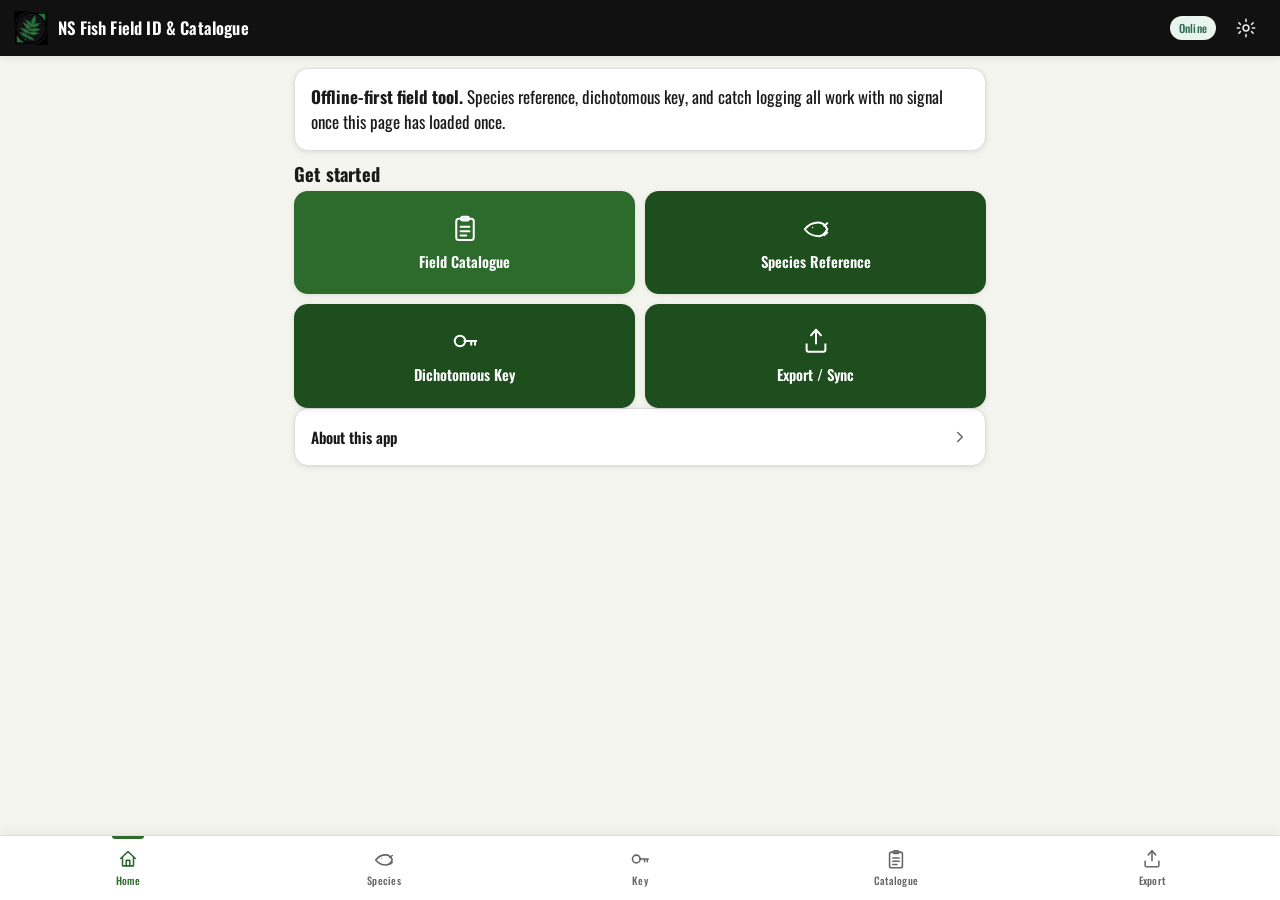
==== commit 98eca79f: "Add Settings panel with survey-default presets Adds a header gear icon (every page) opening a Settin" ====
--- a/index.html
+++ b/index.html
@@ -2,6 +2,7 @@
 <html lang="en">
 <head>
 <meta charset="utf-8">
+<script>try{var _s=localStorage.getItem('fisher-settings');if(_s){var _t=JSON.parse(_s).theme;if(_t&&_t!=='auto')document.documentElement.setAttribute('data-theme',_t);}}catch(e){}</script>
 <meta name="viewport" content="width=device-width, initial-scale=1, viewport-fit=cover">
 <title>NS Fish Field ID &amp; Catalogue</title>
 <link rel="manifest" href="./manifest.json">
@@ -15,6 +16,7 @@
   <img src="./icons/fraxinus-mark-header.png" alt="Fraxinus Environmental &amp; Geomatics" class="brand-logo">
   <h1>NS Fish Field ID &amp; Catalogue</h1>
   <span class="offline-pill" data-offline-pill>Online</span>
+  <button type="button" class="header-icon-btn" data-settings-btn aria-label="Settings"><svg class="icon" viewBox="0 0 24 24" fill="none" stroke="currentColor" stroke-width="1.7" stroke-linecap="round" stroke-linejoin="round" aria-hidden="true"><circle cx="12" cy="12" r="3.2"/><path d="M12 2.5v2.4M12 19.1v2.4M4.2 6.3l1.7 1.7M18.1 16l1.7 1.7M2.5 12h2.4M19.1 12h2.4M4.2 17.7l1.7-1.7M18.1 8l1.7-1.7"/></svg></button>
 </header>
 
 <main class="page">
@@ -59,7 +61,9 @@
 <script type="module">
   import { initHeaderNav } from './js/app.js';
   import { FisherDB } from './js/db.js';
+  import { initSettingsButton } from './js/settings.js';
   initHeaderNav();
+  initSettingsButton();
   FisherDB.seedReferenceData().catch((e) => console.warn('Reference data seed failed (will retry from cache)', e));
   FisherDB.listSurveys().then((surveys) => {
     if (!surveys.length) return;
--- a/css/styles.css
+++ b/css/styles.css
@@ -4,9 +4,9 @@
    survey app) so this app reads as part of the same suite. See README.md
    "Brand styling" section for where each token/pattern was sourced from. */
 
-/* ---------- Self-hosted Oswald (headings/labels/nav/buttons only — body
-   text uses the system font stack for long-form legibility, matching the
-   Safety PWA's convention). Only the 3 weights actually used are bundled. */
+/* ---------- Self-hosted Oswald, used app-wide (headings, labels, nav, buttons,
+   inputs, and body copy) for one consistent typeface. Only the 4 weights
+   actually used (400/500/600/700) are bundled to keep the offline cache small. */
 @font-face {
   font-family: "Oswald";
   src: url("../fonts/oswald-400.woff2") format("woff2");
@@ -18,6 +18,13 @@
   font-family: "Oswald";
   src: url("../fonts/oswald-500.woff2") format("woff2");
   font-weight: 500;
+  font-style: normal;
+  font-display: swap;
+}
+@font-face {
+  font-family: "Oswald";
+  src: url("../fonts/oswald-600.woff2") format("woff2");
+  font-weight: 600;
   font-style: normal;
   font-display: swap;
 }
@@ -169,10 +176,15 @@
 html, body { margin: 0; padding: 0; }
 [hidden] { display: none !important; }
 
+/* Oswald is the app's one typeface, top to bottom — headings, labels, nav,
+   buttons, inputs, and body copy — so nothing reads as a mismatched second
+   font. -apple-system/system-ui only kick in as a fallback if Oswald fails
+   to load (e.g. non-Latin characters it doesn't cover). */
 body {
   background: var(--bg-page);
   color: var(--text-primary);
-  font-family: -apple-system, BlinkMacSystemFont, "Segoe UI", system-ui, Roboto, "Helvetica Neue", Arial, sans-serif;
+  font-family: "Oswald", -apple-system, BlinkMacSystemFont, "Segoe UI", system-ui, Roboto, "Helvetica Neue", Arial, sans-serif;
+  font-weight: 400;
   font-size: 17px;
   line-height: 1.45;
   -webkit-text-size-adjust: 100%;
@@ -184,7 +196,6 @@
 a { color: var(--accent); }
 
 h1, h2, h3 {
-  font-family: "Oswald", -apple-system, BlinkMacSystemFont, "Segoe UI", sans-serif;
   font-weight: 700;
   line-height: 1.2;
   margin: 0.4em 0 0.3em;
@@ -194,8 +205,7 @@
 h2 { font-size: 1.15rem; }
 h3 { font-size: 1rem; text-transform: uppercase; letter-spacing: 0.03em; color: var(--text-label); }
 
-button, input, select, textarea { font-family: inherit; font-size: 1rem; }
-button { font-family: "Oswald", -apple-system, BlinkMacSystemFont, "Segoe UI", sans-serif; }
+button, input, select, textarea { font-family: inherit; font-size: 1rem; color: inherit; }
 
 .icon { width: 22px; height: 22px; flex-shrink: 0; display: inline-block; vertical-align: middle; }
 .icon-sm { width: 18px; height: 18px; }
@@ -232,6 +242,22 @@
   min-height: var(--tap);
   cursor: pointer;
 }
+.header-icon-btn {
+  background: transparent;
+  border: none;
+  color: #fff;
+  flex-shrink: 0;
+  min-width: 40px;
+  min-height: 40px;
+  display: flex;
+  align-items: center;
+  justify-content: center;
+  padding: 0;
+  cursor: pointer;
+  -webkit-tap-highlight-color: transparent;
+  opacity: 0.9;
+}
+.header-icon-btn:active { opacity: 0.6; }
 .app-header h1 {
   font-size: 1.05rem;
   font-weight: 600;
@@ -537,7 +563,11 @@
   display: block;
   width: 100%;
   text-align: left;
-  background: var(--bg-card);
+  background: var(--accent-subtle);
+  color: var(--text-primary);
+  font-family: inherit;
+  font-size: 0.95rem;
+  line-height: 1.35;
   border: 1.5px solid var(--border-color);
   border-left: 4px solid var(--accent);
   border-radius: var(--radius-sm);
@@ -548,7 +578,7 @@
   -webkit-tap-highlight-color: transparent;
   transition: background var(--transition);
 }
-.key-option:active { background: var(--accent-subtle); }
+.key-option:active { background: var(--accent-subtle-h); }
 .key-breadcrumb { font-size: 0.8rem; color: var(--text-secondary); margin-bottom: 10px; }
 .key-breadcrumb button {
   background: none; border: none; color: var(--accent);
@@ -627,12 +657,24 @@
 
 /* ---------- Misc ---------- */
 .record-list-item {
+  display: block;
   border: 1px solid var(--border-color);
   border-radius: var(--radius-card);
   box-shadow: var(--shadow-card);
   padding: 12px; margin-bottom: 8px; background: var(--bg-card);
+  color: var(--text-primary);
 }
 .record-list-item .meta { font-size: 0.8rem; color: var(--text-secondary); }
+
+.survey-select-row { display: flex; align-items: center; gap: 10px; }
+.survey-select-row-main { display: flex; align-items: flex-start; gap: 10px; flex: 1; min-width: 0; cursor: pointer; }
+.survey-checkbox {
+  width: 26px; height: 26px; min-height: 0;
+  flex-shrink: 0; margin-top: 1px;
+  accent-color: var(--accent);
+  cursor: pointer;
+}
+.survey-select-row .btn { width: auto; margin-top: 0; flex-shrink: 0; }
 
 table.export-preview { width: 100%; border-collapse: collapse; font-size: 0.82rem; }
 table.export-preview th {
@@ -650,6 +692,7 @@
   font-family: "Oswald", sans-serif; font-weight: 500; font-size: 0.85rem;
   box-shadow: var(--shadow-card);
   z-index: 60; opacity: 0; transition: opacity 0.2s;
+  pointer-events: none;
 }
 .toast.show { opacity: 1; }
 
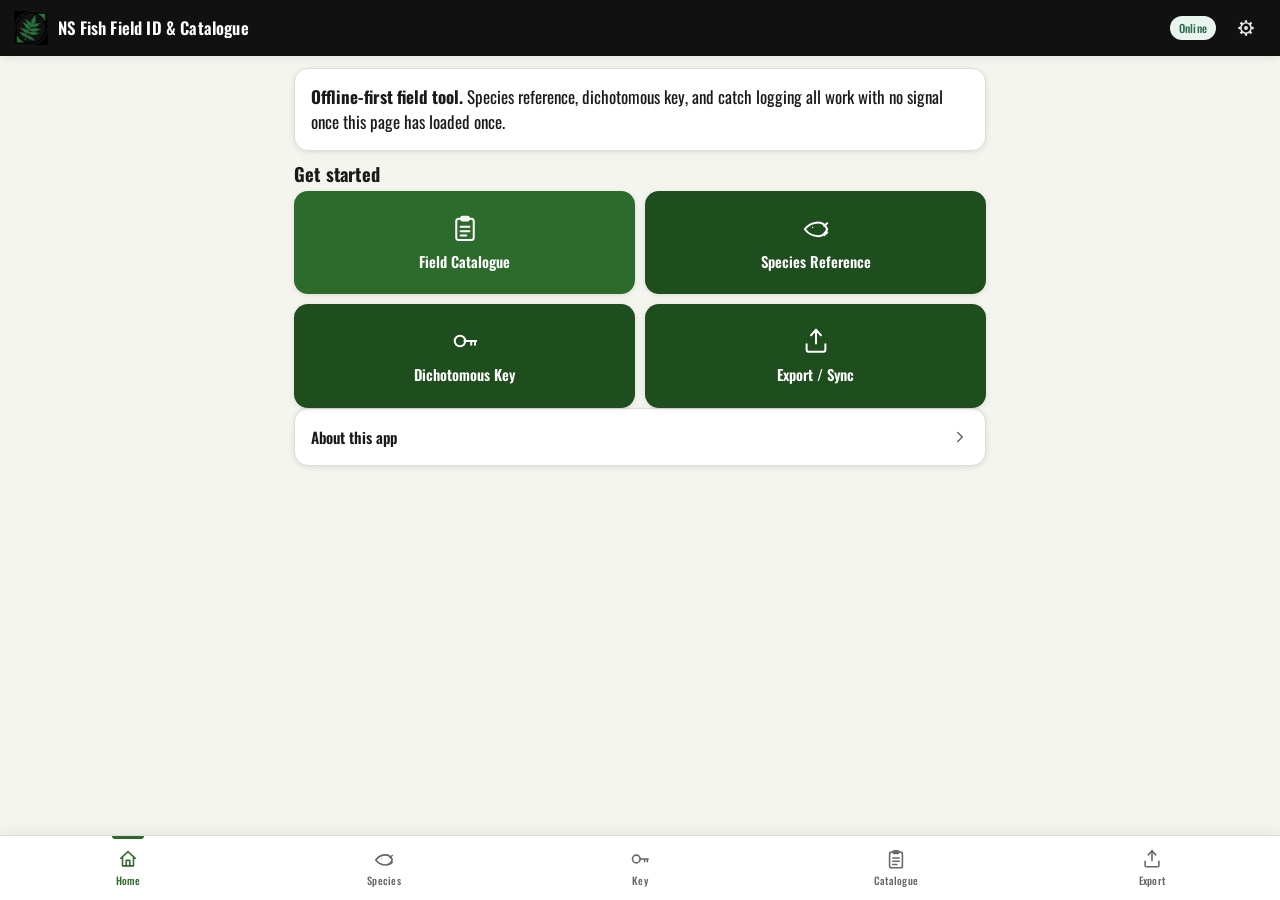
==== commit d65635c4: "Fix settings icon rendering as a sun instead of a gear The original icon was a circle with 8 thin ra" ====
--- a/index.html
+++ b/index.html
@@ -16,7 +16,7 @@
   <img src="./icons/fraxinus-mark-header.png" alt="Fraxinus Environmental &amp; Geomatics" class="brand-logo">
   <h1>NS Fish Field ID &amp; Catalogue</h1>
   <span class="offline-pill" data-offline-pill>Online</span>
-  <button type="button" class="header-icon-btn" data-settings-btn aria-label="Settings"><svg class="icon" viewBox="0 0 24 24" fill="none" stroke="currentColor" stroke-width="1.7" stroke-linecap="round" stroke-linejoin="round" aria-hidden="true"><circle cx="12" cy="12" r="3.2"/><path d="M12 2.5v2.4M12 19.1v2.4M4.2 6.3l1.7 1.7M18.1 16l1.7 1.7M2.5 12h2.4M19.1 12h2.4M4.2 17.7l1.7-1.7M18.1 8l1.7-1.7"/></svg></button>
+  <button type="button" class="header-icon-btn" data-settings-btn aria-label="Settings"><svg class="icon" viewBox="0 0 24 24" fill="none" stroke="currentColor" stroke-width="1.6" stroke-linecap="round" stroke-linejoin="round" aria-hidden="true"><circle cx="12" cy="12" r="5.6"/><circle cx="12" cy="12" r="2.1" fill="currentColor" stroke="none"/><g fill="currentColor" stroke="none"><rect x="10.7" y="3.6" width="2.6" height="3" rx="0.5"/><rect x="10.7" y="3.6" width="2.6" height="3" rx="0.5" transform="rotate(45 12 12)"/><rect x="10.7" y="3.6" width="2.6" height="3" rx="0.5" transform="rotate(90 12 12)"/><rect x="10.7" y="3.6" width="2.6" height="3" rx="0.5" transform="rotate(135 12 12)"/><rect x="10.7" y="3.6" width="2.6" height="3" rx="0.5" transform="rotate(180 12 12)"/><rect x="10.7" y="3.6" width="2.6" height="3" rx="0.5" transform="rotate(225 12 12)"/><rect x="10.7" y="3.6" width="2.6" height="3" rx="0.5" transform="rotate(270 12 12)"/><rect x="10.7" y="3.6" width="2.6" height="3" rx="0.5" transform="rotate(315 12 12)"/></g></svg></button>
 </header>
 
 <main class="page">
